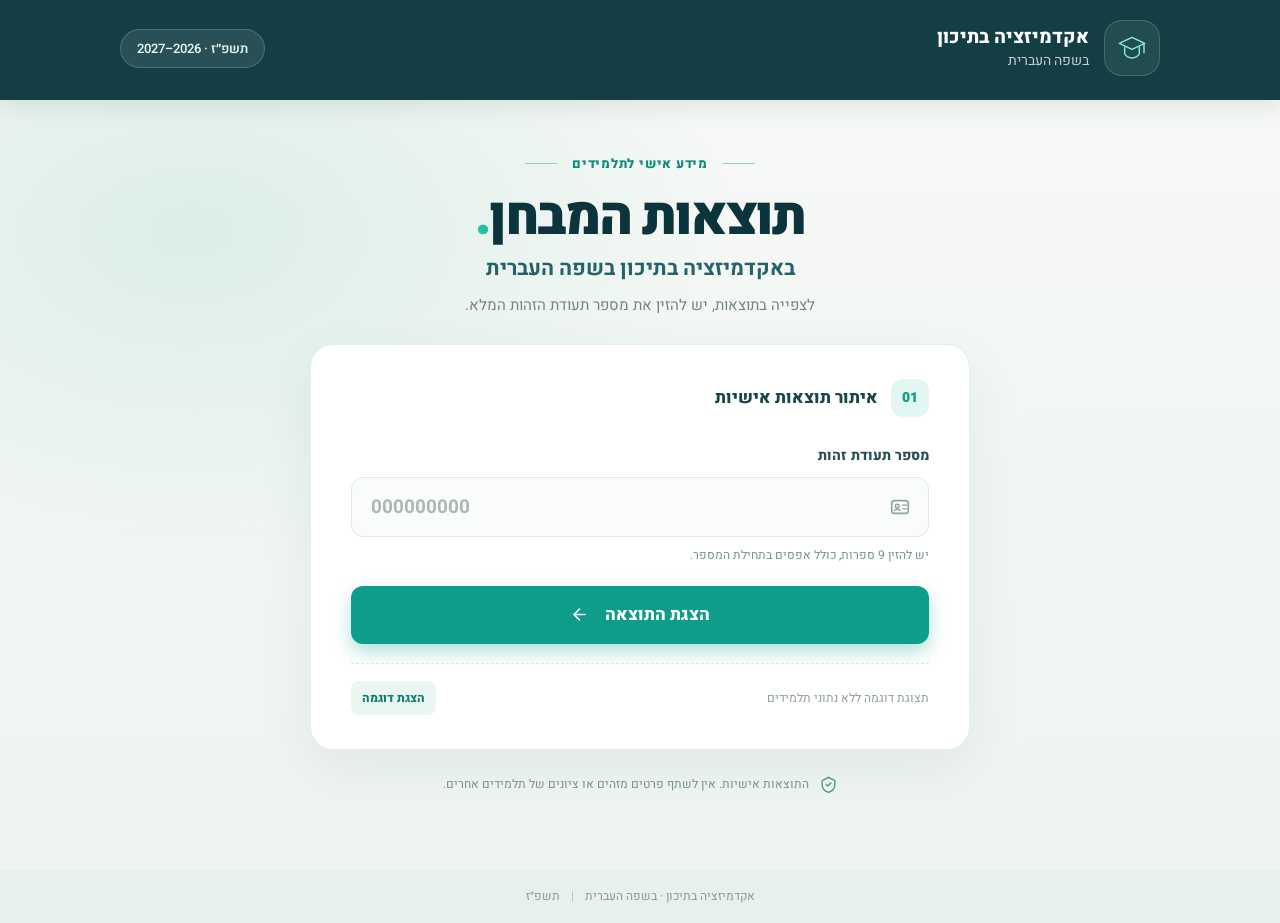
==== docs/index.html @ 2fcb7e5c "Add files via upload" ====
<!doctype html>
<html lang="he" dir="rtl">
<head>
  <meta charset="utf-8">
  <meta name="viewport" content="width=device-width, initial-scale=1">
  <meta name="theme-color" content="#103b42">
  <meta name="robots" content="noindex, nofollow">
  <title>תוצאות המבחן – באקדמיזציה בתיכון בשפה העברית</title>
  <link rel="stylesheet" href="assets/style.css">
  <script src="assets/config.js"></script>
  <script src="assets/app.js" defer></script>
</head>
<body>
  <div class="page-shell">
    <header class="site-header" aria-label="כותרת האתר">
      <div class="header-inner">
        <div class="school-icon" aria-hidden="true">
          <svg viewBox="0 0 48 48" fill="none"><path d="m5 17 19-9 19 9-19 9L5 17Z" stroke="currentColor" stroke-width="2.2" stroke-linejoin="round"/><path d="M13 23v9c0 4 7 7 11 7s11-3 11-7v-9M42 18v13" stroke="currentColor" stroke-width="2.2" stroke-linecap="round"/></svg>
        </div>
        <div class="brand-text"><div class="brand-top">אקדמיזציה בתיכון</div><div class="brand-sub">בשפה העברית</div></div>
        <div class="year-chip">תשפ״ז · 2026–2027</div>
      </div>
    </header>

    <main class="content">
      <div class="hero-kicker"><span class="kicker-line"></span> מידע אישי לתלמידים <span class="kicker-line"></span></div>
      <h1>תוצאות המבחן<span class="heading-dot">.</span></h1>
      <p class="intro">באקדמיזציה בתיכון בשפה העברית</p>
      <p class="subintro">לצפייה בתוצאות, יש להזין את מספר תעודת הזהות המלא.</p>

      <section class="search-card" aria-labelledby="search-title">
        <div class="card-topline"><span class="step-indicator">01</span><span id="search-title">איתור תוצאות אישיות</span></div>
        <form id="result-form" autocomplete="off" novalidate>
          <label for="student-id">מספר תעודת זהות</label>
          <div class="input-wrap">
            <svg aria-hidden="true" viewBox="0 0 24 24" fill="none"><rect x="3" y="5" width="18" height="14" rx="3" stroke="currentColor" stroke-width="1.8"/><circle cx="9" cy="11" r="2" stroke="currentColor" stroke-width="1.6"/><path d="M6 16c.5-2 5.5-2 6 0M15 10h4m-4 4h4" stroke="currentColor" stroke-width="1.5" stroke-linecap="round"/></svg>
            <input id="student-id" name="studentId" type="text" inputmode="numeric" maxlength="9" pattern="[0-9]{9}" dir="ltr" placeholder="000000000" aria-describedby="id-help" required>
          </div>
          <p id="id-help" class="field-help">יש להזין 9 ספרות, כולל אפסים בתחילת המספר.</p>
          <div id="pin-field" class="pin-field" hidden>
            <label for="student-pin">קוד אישי</label>
            <div class="input-wrap"><svg aria-hidden="true" viewBox="0 0 24 24" fill="none"><rect x="5" y="10" width="14" height="11" rx="2" stroke="currentColor" stroke-width="1.7"/><path d="M8 10V7a4 4 0 1 1 8 0v3" stroke="currentColor" stroke-width="1.7"/></svg><input id="student-pin" name="pin" type="password" autocomplete="off" placeholder="הקוד שקיבלת מבית הספר" minlength="4" maxlength="64"></div>
          </div>
          <button id="submit-btn" class="primary-button" type="submit"><span>הצגת התוצאה</span><svg viewBox="0 0 24 24" aria-hidden="true"><path d="M19 12H5m7-7-7 7 7 7" stroke="currentColor" stroke-width="2" fill="none" stroke-linecap="round" stroke-linejoin="round"/></svg></button>
        </form>
        <div id="alert" role="alert" aria-live="polite" class="alert" hidden></div>
        <div class="demo-row" id="demo-row" hidden><span>תצוגת דוגמה ללא נתוני תלמידים</span><button id="demo-btn" type="button">הצגת דוגמה</button></div>
      </section>

      <section id="result" class="result-card" hidden aria-label="תוצאת התלמיד" aria-live="polite">
        <div class="result-heading"><div><span class="eyebrow">תוצאה אישית</span><h2>פרטי התלמיד/ה</h2></div><span class="verified-icon" aria-hidden="true">✓</span></div>
        <div id="demo-stamp" class="demo-stamp" hidden>הדגמה בלבד — לא תוצאה אמיתית</div>
        <div class="detail-grid"><div class="detail"><span class="detail-label">שם התלמיד/ה</span><strong id="out-name"></strong></div><div class="detail"><span class="detail-label">מספר זהות</span><strong id="out-id" dir="ltr"></strong></div></div>
        <div class="score-area"><div class="score-copy"><span class="detail-label">ציון במבחן</span><strong id="out-score"></strong><span class="score-footnote">מתוך 100</span></div><div class="status-block"><span class="detail-label">תוצאה</span><span id="out-status" class="status-pill"></span></div></div>
        <p class="result-note">למידע נוסף ניתן לפנות לרכז/ת התכנית בבית הספר.</p>
        <button class="reset-button" id="reset-btn" type="button">בדיקת מספר זהות אחר</button>
      </section>

      <div class="privacy-notice"><svg viewBox="0 0 24 24" fill="none" aria-hidden="true"><path d="M12 3 4 7v5c0 5 3.1 8.4 8 10 4.9-1.6 8-5 8-10V7l-8-4Z" stroke="currentColor" stroke-width="1.7"/><path d="m9 12 2 2 4-4" stroke="currentColor" stroke-width="1.7" stroke-linecap="round" stroke-linejoin="round"/></svg><span>התוצאות אישיות. אין לשתף פרטים מזהים או ציונים של תלמידים אחרים.</span></div>
    </main>
    <footer>אקדמיזציה בתיכון · בשפה העברית <span class="footer-divider">|</span> תשפ״ז</footer>
  </div>
</body>
</html>
---- docs/assets/style.css ----
@import url('https://fonts.googleapis.com/css2?family=Heebo:wght@400;500;600;700;800;900&display=swap');
:root{font-family:Heebo,Arial,sans-serif;color:#173d43;background:#f3f6f2;font-synthesis:none}
*{box-sizing:border-box}body{margin:0;min-height:100vh;background:radial-gradient(ellipse at 15% 25%,#dceee8 0%,transparent 35%),linear-gradient(180deg,#f7f9f6,#eef4f1)}button,input{font:inherit}button{cursor:pointer}button:focus-visible,input:focus-visible{outline:3px solid #20b5a6;outline-offset:3px}
.page-shell{min-height:100vh;display:flex;flex-direction:column}.site-header{background:#123e44;color:#fff;min-height:100px;box-shadow:0 5px 24px #09252c1c}.header-inner{max-width:1100px;margin:auto;display:flex;align-items:center;gap:15px;padding:20px 30px}.school-icon{height:56px;width:56px;display:grid;place-items:center;border-radius:18px;color:#83edce;background:#ffffff13;border:1px solid #ffffff29}.school-icon svg{width:32px}.brand-top{font-size:19px;font-weight:800;line-height:1.35}.brand-sub{font-size:14px;opacity:.75}.year-chip{margin-inline-start:auto;background:#ffffff19;border:1px solid #ffffff2b;border-radius:100px;padding:9px 16px;font-size:13px;font-weight:600;color:#e4f4ed}.content{width:min(100% - 32px,660px);margin:54px auto 50px;flex:1}.hero-kicker{display:flex;justify-content:center;align-items:center;gap:15px;color:#0c8c7d;font-size:13px;font-weight:800;letter-spacing:.06em}.kicker-line{background:#96cac1;height:1px;width:32px}h1{font-size:clamp(34px,6vw,53px);letter-spacing:-.035em;font-weight:900;text-align:center;line-height:1.2;margin:13px 0 3px;color:#0c343c}.heading-dot{color:#27bda6}.intro{text-align:center;font-size:21px;font-weight:700;margin:0;color:#24636a}.subintro{text-align:center;font-size:15px;color:#708488;margin:10px auto 28px}
.search-card,.result-card{background:#fff;border:1px solid #e4eeeb;box-shadow:0 20px 55px #154e4d13;border-radius:23px;padding:34px 40px}.card-topline{display:flex;align-items:center;gap:13px;font-size:17px;font-weight:800;margin-bottom:28px;color:#18464a}.step-indicator{display:grid;place-items:center;width:38px;height:38px;border-radius:12px;background:#e2f7f1;color:#159d88;font-size:14px;font-weight:900;direction:ltr}label{display:block;font-weight:800;margin-bottom:11px;font-size:14px;color:#2a5053}.input-wrap{display:flex;align-items:center;gap:14px;border:1.5px solid #dce9e6;background:#fafcfc;height:60px;border-radius:12px;padding:0 17px;transition:.15s}.input-wrap:focus-within{border-color:#0bb39c;box-shadow:0 0 0 4px #0bb39c19}.input-wrap svg{width:22px;flex:none;color:#8aa5a3}.input-wrap input{border:0;outline:0;box-shadow:none!important;background:transparent;min-width:0;width:100%;font-weight:700;font-size:19px;color:#123b40}.input-wrap input::placeholder{color:#aab8b8}.field-help{font-size:12px;color:#789092;margin:9px 0 22px}.pin-field{margin-bottom:24px}.primary-button{display:flex;justify-content:center;align-items:center;gap:16px;background:#0e9d88;color:white;width:100%;border:0;border-radius:12px;height:58px;font-size:17px;font-weight:800;box-shadow:0 8px 18px #0b9c8650;transition:.18s}.primary-button:hover{background:#0b8977;transform:translateY(-1px)}.primary-button:disabled{cursor:wait;opacity:.7}.primary-button svg{width:19px;height:19px}.alert{margin-top:19px;padding:13px 16px;border-radius:11px;background:#fff3ef;color:#984936;border:1px solid #ffd9cb;font-size:14px}.demo-row{padding-top:17px;margin-top:19px;border-top:1px dashed #dce8e5;display:flex;align-items:center;justify-content:space-between;gap:12px;color:#8b9b9d;font-size:12px}.demo-row[hidden]{display:none}.demo-row button{background:#e9f6f2;border:0;color:#117f71;border-radius:8px;padding:8px 11px;font-size:12px;font-weight:800}.result-card{margin-top:24px;border-top:4px solid #0ca58f}.result-heading{display:flex;justify-content:space-between;align-items:center}.eyebrow{font-size:12px;color:#0ca28d;font-weight:800}.result-heading h2{font-size:24px;margin:5px 0 20px}.verified-icon{display:grid;place-items:center;border-radius:50%;background:#e0f7ed;color:#139b79;width:44px;height:44px;font-size:27px}.detail-grid{display:grid;grid-template-columns:1fr 1fr;gap:14px}.detail{background:#f6f9f8;padding:18px;border-radius:12px;min-width:0}.detail-label{display:block;font-weight:700;font-size:13px;color:#769095;margin-bottom:8px}.detail strong{display:block;font-size:18px;overflow-wrap:anywhere;color:#183f45}.score-area{margin-top:20px;padding:21px;border:1px solid #e0eae7;border-radius:13px;display:flex;align-items:center;justify-content:space-between;gap:15px}.score-copy strong{font-size:49px;font-weight:900;color:#0a4648;line-height:1;display:inline-block;direction:ltr}.score-footnote{display:block;font-size:12px;color:#8ca2a2}.status-block{text-align:center}.status-pill{display:inline-block;border-radius:100px;padding:12px 20px;font-size:15px;font-weight:800}.status-pill.in-b1{background:#dcf8e9;color:#0a7950}.status-pill.out-b1{background:#f0f2f4;color:#5d6875}.result-note{font-size:13px;color:#7c9294;margin:19px 0}.reset-button{background:transparent;border:1px solid #d5e6e1;border-radius:10px;padding:12px 19px;color:#16877c;font-weight:800}.demo-stamp{margin-bottom:16px;border:1px dashed #e2a44f;background:#fff8e9;color:#92620d;padding:10px;border-radius:9px;font-size:13px}.privacy-notice{display:flex;align-items:center;justify-content:center;gap:10px;color:#789090;font-size:12px;text-align:center;margin:25px auto}.privacy-notice svg{width:19px;flex:none;color:#4f9488}footer{text-align:center;background:#e8f0ec;padding:18px;color:#829995;font-size:12px}.footer-divider{padding:0 8px;color:#aec3bd}
@media(max-width:570px){.header-inner{padding:18px;gap:12px}.school-icon{height:46px;width:46px;border-radius:13px}.school-icon svg{width:28px}.brand-top{font-size:15px}.brand-sub{font-size:12px}.year-chip{font-size:10px;padding:8px 9px}.content{margin:40px auto}.intro{font-size:17px}.subintro{font-size:13px;padding:0 7px}.search-card,.result-card{padding:25px 21px;border-radius:17px}.detail-grid{grid-template-columns:1fr}.score-area{align-items:flex-start;flex-direction:column}.status-block{text-align:right}.demo-row{flex-wrap:wrap}}
@media(prefers-reduced-motion:reduce){*{transition:none!important;scroll-behavior:auto!important}}
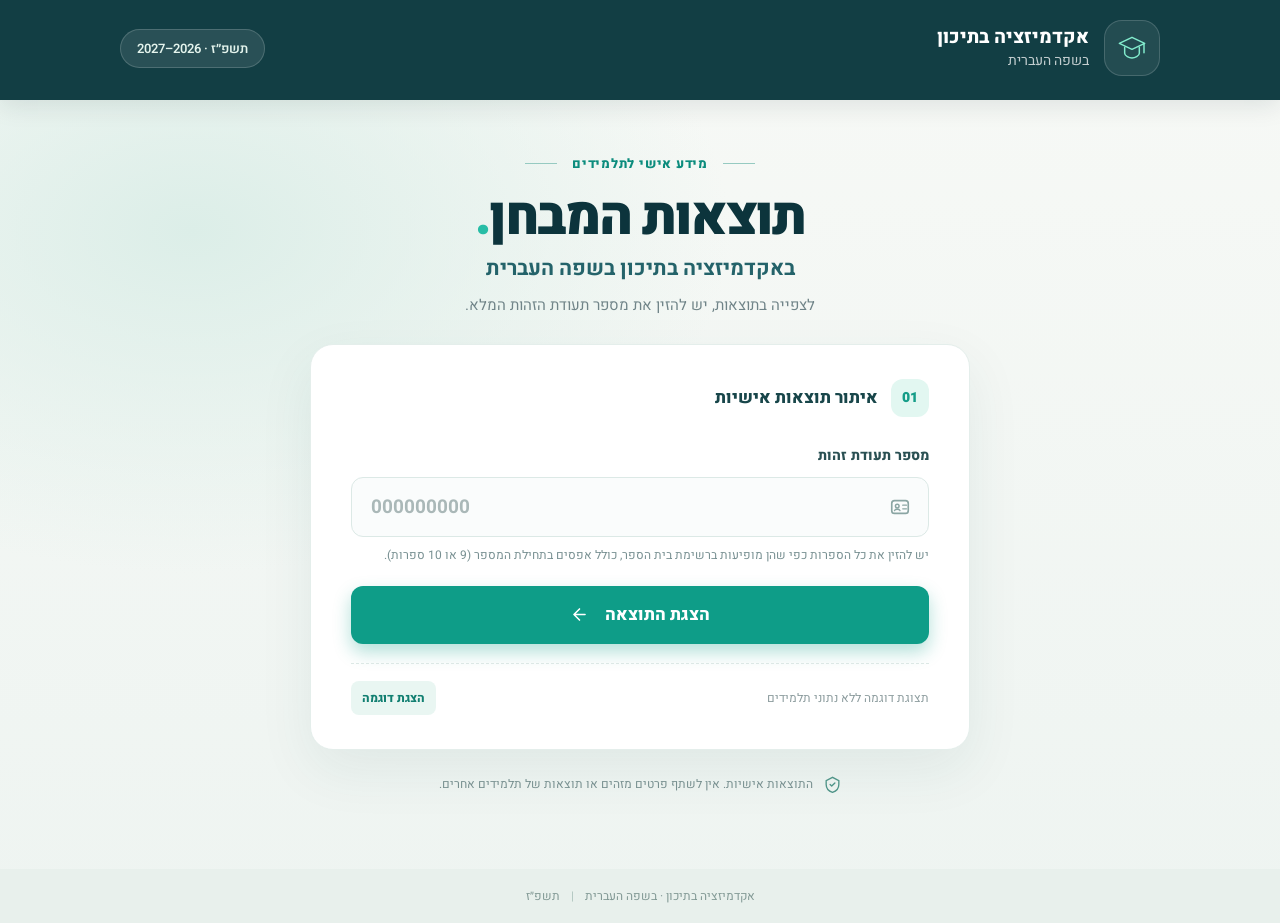
==== commit b8887832: "Add files via upload" ====
--- a/docs/index.html
+++ b/docs/index.html
@@ -34,9 +34,9 @@
           <label for="student-id">מספר תעודת זהות</label>
           <div class="input-wrap">
             <svg aria-hidden="true" viewBox="0 0 24 24" fill="none"><rect x="3" y="5" width="18" height="14" rx="3" stroke="currentColor" stroke-width="1.8"/><circle cx="9" cy="11" r="2" stroke="currentColor" stroke-width="1.6"/><path d="M6 16c.5-2 5.5-2 6 0M15 10h4m-4 4h4" stroke="currentColor" stroke-width="1.5" stroke-linecap="round"/></svg>
-            <input id="student-id" name="studentId" type="text" inputmode="numeric" maxlength="9" pattern="[0-9]{9}" dir="ltr" placeholder="000000000" aria-describedby="id-help" required>
+            <input id="student-id" name="studentId" type="text" inputmode="numeric" maxlength="10" pattern="[0-9]{9,10}" dir="ltr" placeholder="000000000" aria-describedby="id-help" required>
           </div>
-          <p id="id-help" class="field-help">יש להזין 9 ספרות, כולל אפסים בתחילת המספר.</p>
+          <p id="id-help" class="field-help">יש להזין את כל הספרות כפי שהן מופיעות ברשימת בית הספר, כולל אפסים בתחילת המספר (9 או 10 ספרות).</p>
           <div id="pin-field" class="pin-field" hidden>
             <label for="student-pin">קוד אישי</label>
             <div class="input-wrap"><svg aria-hidden="true" viewBox="0 0 24 24" fill="none"><rect x="5" y="10" width="14" height="11" rx="2" stroke="currentColor" stroke-width="1.7"/><path d="M8 10V7a4 4 0 1 1 8 0v3" stroke="currentColor" stroke-width="1.7"/></svg><input id="student-pin" name="pin" type="password" autocomplete="off" placeholder="הקוד שקיבלת מבית הספר" minlength="4" maxlength="64"></div>
@@ -51,12 +51,12 @@
         <div class="result-heading"><div><span class="eyebrow">תוצאה אישית</span><h2>פרטי התלמיד/ה</h2></div><span class="verified-icon" aria-hidden="true">✓</span></div>
         <div id="demo-stamp" class="demo-stamp" hidden>הדגמה בלבד — לא תוצאה אמיתית</div>
         <div class="detail-grid"><div class="detail"><span class="detail-label">שם התלמיד/ה</span><strong id="out-name"></strong></div><div class="detail"><span class="detail-label">מספר זהות</span><strong id="out-id" dir="ltr"></strong></div></div>
-        <div class="score-area"><div class="score-copy"><span class="detail-label">ציון במבחן</span><strong id="out-score"></strong><span class="score-footnote">מתוך 100</span></div><div class="status-block"><span class="detail-label">תוצאה</span><span id="out-status" class="status-pill"></span></div></div>
+        <div class="outcome-area"><span class="detail-label">תוצאה</span><span id="out-status" class="status-pill"></span></div>
         <p class="result-note">למידע נוסף ניתן לפנות לרכז/ת התכנית בבית הספר.</p>
         <button class="reset-button" id="reset-btn" type="button">בדיקת מספר זהות אחר</button>
       </section>
 
-      <div class="privacy-notice"><svg viewBox="0 0 24 24" fill="none" aria-hidden="true"><path d="M12 3 4 7v5c0 5 3.1 8.4 8 10 4.9-1.6 8-5 8-10V7l-8-4Z" stroke="currentColor" stroke-width="1.7"/><path d="m9 12 2 2 4-4" stroke="currentColor" stroke-width="1.7" stroke-linecap="round" stroke-linejoin="round"/></svg><span>התוצאות אישיות. אין לשתף פרטים מזהים או ציונים של תלמידים אחרים.</span></div>
+      <div class="privacy-notice"><svg viewBox="0 0 24 24" fill="none" aria-hidden="true"><path d="M12 3 4 7v5c0 5 3.1 8.4 8 10 4.9-1.6 8-5 8-10V7l-8-4Z" stroke="currentColor" stroke-width="1.7"/><path d="m9 12 2 2 4-4" stroke="currentColor" stroke-width="1.7" stroke-linecap="round" stroke-linejoin="round"/></svg><span>התוצאות אישיות. אין לשתף פרטים מזהים או תוצאות של תלמידים אחרים.</span></div>
     </main>
     <footer>אקדמיזציה בתיכון · בשפה העברית <span class="footer-divider">|</span> תשפ״ז</footer>
   </div>
--- a/docs/assets/style.css
+++ b/docs/assets/style.css
@@ -2,6 +2,11 @@
 :root{font-family:Heebo,Arial,sans-serif;color:#173d43;background:#f3f6f2;font-synthesis:none}
 *{box-sizing:border-box}body{margin:0;min-height:100vh;background:radial-gradient(ellipse at 15% 25%,#dceee8 0%,transparent 35%),linear-gradient(180deg,#f7f9f6,#eef4f1)}button,input{font:inherit}button{cursor:pointer}button:focus-visible,input:focus-visible{outline:3px solid #20b5a6;outline-offset:3px}
 .page-shell{min-height:100vh;display:flex;flex-direction:column}.site-header{background:#123e44;color:#fff;min-height:100px;box-shadow:0 5px 24px #09252c1c}.header-inner{max-width:1100px;margin:auto;display:flex;align-items:center;gap:15px;padding:20px 30px}.school-icon{height:56px;width:56px;display:grid;place-items:center;border-radius:18px;color:#83edce;background:#ffffff13;border:1px solid #ffffff29}.school-icon svg{width:32px}.brand-top{font-size:19px;font-weight:800;line-height:1.35}.brand-sub{font-size:14px;opacity:.75}.year-chip{margin-inline-start:auto;background:#ffffff19;border:1px solid #ffffff2b;border-radius:100px;padding:9px 16px;font-size:13px;font-weight:600;color:#e4f4ed}.content{width:min(100% - 32px,660px);margin:54px auto 50px;flex:1}.hero-kicker{display:flex;justify-content:center;align-items:center;gap:15px;color:#0c8c7d;font-size:13px;font-weight:800;letter-spacing:.06em}.kicker-line{background:#96cac1;height:1px;width:32px}h1{font-size:clamp(34px,6vw,53px);letter-spacing:-.035em;font-weight:900;text-align:center;line-height:1.2;margin:13px 0 3px;color:#0c343c}.heading-dot{color:#27bda6}.intro{text-align:center;font-size:21px;font-weight:700;margin:0;color:#24636a}.subintro{text-align:center;font-size:15px;color:#708488;margin:10px auto 28px}
-.search-card,.result-card{background:#fff;border:1px solid #e4eeeb;box-shadow:0 20px 55px #154e4d13;border-radius:23px;padding:34px 40px}.card-topline{display:flex;align-items:center;gap:13px;font-size:17px;font-weight:800;margin-bottom:28px;color:#18464a}.step-indicator{display:grid;place-items:center;width:38px;height:38px;border-radius:12px;background:#e2f7f1;color:#159d88;font-size:14px;font-weight:900;direction:ltr}label{display:block;font-weight:800;margin-bottom:11px;font-size:14px;color:#2a5053}.input-wrap{display:flex;align-items:center;gap:14px;border:1.5px solid #dce9e6;background:#fafcfc;height:60px;border-radius:12px;padding:0 17px;transition:.15s}.input-wrap:focus-within{border-color:#0bb39c;box-shadow:0 0 0 4px #0bb39c19}.input-wrap svg{width:22px;flex:none;color:#8aa5a3}.input-wrap input{border:0;outline:0;box-shadow:none!important;background:transparent;min-width:0;width:100%;font-weight:700;font-size:19px;color:#123b40}.input-wrap input::placeholder{color:#aab8b8}.field-help{font-size:12px;color:#789092;margin:9px 0 22px}.pin-field{margin-bottom:24px}.primary-button{display:flex;justify-content:center;align-items:center;gap:16px;background:#0e9d88;color:white;width:100%;border:0;border-radius:12px;height:58px;font-size:17px;font-weight:800;box-shadow:0 8px 18px #0b9c8650;transition:.18s}.primary-button:hover{background:#0b8977;transform:translateY(-1px)}.primary-button:disabled{cursor:wait;opacity:.7}.primary-button svg{width:19px;height:19px}.alert{margin-top:19px;padding:13px 16px;border-radius:11px;background:#fff3ef;color:#984936;border:1px solid #ffd9cb;font-size:14px}.demo-row{padding-top:17px;margin-top:19px;border-top:1px dashed #dce8e5;display:flex;align-items:center;justify-content:space-between;gap:12px;color:#8b9b9d;font-size:12px}.demo-row[hidden]{display:none}.demo-row button{background:#e9f6f2;border:0;color:#117f71;border-radius:8px;padding:8px 11px;font-size:12px;font-weight:800}.result-card{margin-top:24px;border-top:4px solid #0ca58f}.result-heading{display:flex;justify-content:space-between;align-items:center}.eyebrow{font-size:12px;color:#0ca28d;font-weight:800}.result-heading h2{font-size:24px;margin:5px 0 20px}.verified-icon{display:grid;place-items:center;border-radius:50%;background:#e0f7ed;color:#139b79;width:44px;height:44px;font-size:27px}.detail-grid{display:grid;grid-template-columns:1fr 1fr;gap:14px}.detail{background:#f6f9f8;padding:18px;border-radius:12px;min-width:0}.detail-label{display:block;font-weight:700;font-size:13px;color:#769095;margin-bottom:8px}.detail strong{display:block;font-size:18px;overflow-wrap:anywhere;color:#183f45}.score-area{margin-top:20px;padding:21px;border:1px solid #e0eae7;border-radius:13px;display:flex;align-items:center;justify-content:space-between;gap:15px}.score-copy strong{font-size:49px;font-weight:900;color:#0a4648;line-height:1;display:inline-block;direction:ltr}.score-footnote{display:block;font-size:12px;color:#8ca2a2}.status-block{text-align:center}.status-pill{display:inline-block;border-radius:100px;padding:12px 20px;font-size:15px;font-weight:800}.status-pill.in-b1{background:#dcf8e9;color:#0a7950}.status-pill.out-b1{background:#f0f2f4;color:#5d6875}.result-note{font-size:13px;color:#7c9294;margin:19px 0}.reset-button{background:transparent;border:1px solid #d5e6e1;border-radius:10px;padding:12px 19px;color:#16877c;font-weight:800}.demo-stamp{margin-bottom:16px;border:1px dashed #e2a44f;background:#fff8e9;color:#92620d;padding:10px;border-radius:9px;font-size:13px}.privacy-notice{display:flex;align-items:center;justify-content:center;gap:10px;color:#789090;font-size:12px;text-align:center;margin:25px auto}.privacy-notice svg{width:19px;flex:none;color:#4f9488}footer{text-align:center;background:#e8f0ec;padding:18px;color:#829995;font-size:12px}.footer-divider{padding:0 8px;color:#aec3bd}
-@media(max-width:570px){.header-inner{padding:18px;gap:12px}.school-icon{height:46px;width:46px;border-radius:13px}.school-icon svg{width:28px}.brand-top{font-size:15px}.brand-sub{font-size:12px}.year-chip{font-size:10px;padding:8px 9px}.content{margin:40px auto}.intro{font-size:17px}.subintro{font-size:13px;padding:0 7px}.search-card,.result-card{padding:25px 21px;border-radius:17px}.detail-grid{grid-template-columns:1fr}.score-area{align-items:flex-start;flex-direction:column}.status-block{text-align:right}.demo-row{flex-wrap:wrap}}
+.search-card,.result-card{background:#fff;border:1px solid #e4eeeb;box-shadow:0 20px 55px #154e4d13;border-radius:23px;padding:34px 40px}.card-topline{display:flex;align-items:center;gap:13px;font-size:17px;font-weight:800;margin-bottom:28px;color:#18464a}.step-indicator{display:grid;place-items:center;width:38px;height:38px;border-radius:12px;background:#e2f7f1;color:#159d88;font-size:14px;font-weight:900;direction:ltr}label{display:block;font-weight:800;margin-bottom:11px;font-size:14px;color:#2a5053}.input-wrap{display:flex;align-items:center;gap:14px;border:1.5px solid #dce9e6;background:#fafcfc;height:60px;border-radius:12px;padding:0 17px;transition:.15s}.input-wrap:focus-within{border-color:#0bb39c;box-shadow:0 0 0 4px #0bb39c19}.input-wrap svg{width:22px;flex:none;color:#8aa5a3}.input-wrap input{border:0;outline:0;box-shadow:none!important;background:transparent;min-width:0;width:100%;font-weight:700;font-size:19px;color:#123b40}.input-wrap input::placeholder{color:#aab8b8}.field-help{font-size:12px;color:#789092;margin:9px 0 22px}.pin-field{margin-bottom:24px}.primary-button{display:flex;justify-content:center;align-items:center;gap:16px;background:#0e9d88;color:white;width:100%;border:0;border-radius:12px;height:58px;font-size:17px;font-weight:800;box-shadow:0 8px 18px #0b9c8650;transition:.18s}.primary-button:hover{background:#0b8977;transform:translateY(-1px)}.primary-button:disabled{cursor:wait;opacity:.7}.primary-button svg{width:19px;height:19px}.alert{margin-top:19px;padding:13px 16px;border-radius:11px;background:#fff3ef;color:#984936;border:1px solid #ffd9cb;font-size:14px}.demo-row{padding-top:17px;margin-top:19px;border-top:1px dashed #dce8e5;display:flex;align-items:center;justify-content:space-between;gap:12px;color:#8b9b9d;font-size:12px}.demo-row[hidden]{display:none}.demo-row button{background:#e9f6f2;border:0;color:#117f71;border-radius:8px;padding:8px 11px;font-size:12px;font-weight:800}.result-card{margin-top:24px;border-top:4px solid #0ca58f}.result-heading{display:flex;justify-content:space-between;align-items:center}.eyebrow{font-size:12px;color:#0ca28d;font-weight:800}.result-heading h2{font-size:24px;margin:5px 0 20px}.verified-icon{display:grid;place-items:center;border-radius:50%;background:#e0f7ed;color:#139b79;width:44px;height:44px;font-size:27px}.detail-grid{display:grid;grid-template-columns:1fr 1fr;gap:14px}.detail{background:#f6f9f8;padding:18px;border-radius:12px;min-width:0}.detail-label{display:block;font-weight:700;font-size:13px;color:#769095;margin-bottom:8px}.detail strong{display:block;font-size:18px;overflow-wrap:anywhere;color:#183f45}.outcome-area{margin-top:20px;padding:24px 21px;border:1px solid #e0eae7;border-radius:13px;display:flex;align-items:center;justify-content:space-between;gap:18px;background:linear-gradient(120deg,#f3faf7,#fff)}
+.outcome-area .detail-label{margin-bottom:0;font-size:15px}
+.status-pill{display:inline-flex;align-items:center;justify-content:center;border-radius:100px;padding:13px 24px;font-size:20px;font-weight:900;letter-spacing:-.02em;min-width:160px;text-align:center}
+.status-pill.accepted{background:#dcf8e9;color:#0a7950}
+.status-pill.not-accepted{background:#f0f2f4;color:#5d6875}
+.result-note{font-size:13px;color:#7c9294;margin:19px 0}.reset-button{background:transparent;border:1px solid #d5e6e1;border-radius:10px;padding:12px 19px;color:#16877c;font-weight:800}.demo-stamp{margin-bottom:16px;border:1px dashed #e2a44f;background:#fff8e9;color:#92620d;padding:10px;border-radius:9px;font-size:13px}.privacy-notice{display:flex;align-items:center;justify-content:center;gap:10px;color:#789090;font-size:12px;text-align:center;margin:25px auto}.privacy-notice svg{width:19px;flex:none;color:#4f9488}footer{text-align:center;background:#e8f0ec;padding:18px;color:#829995;font-size:12px}.footer-divider{padding:0 8px;color:#aec3bd}
+@media(max-width:570px){.header-inner{padding:18px;gap:12px}.school-icon{height:46px;width:46px;border-radius:13px}.school-icon svg{width:28px}.brand-top{font-size:15px}.brand-sub{font-size:12px}.year-chip{font-size:10px;padding:8px 9px}.content{margin:40px auto}.intro{font-size:17px}.subintro{font-size:13px;padding:0 7px}.search-card,.result-card{padding:25px 21px;border-radius:17px}.detail-grid{grid-template-columns:1fr}.outcome-area{align-items:stretch;flex-direction:column}.status-pill{width:100%}.demo-row{flex-wrap:wrap}}
 @media(prefers-reduced-motion:reduce){*{transition:none!important;scroll-behavior:auto!important}}
